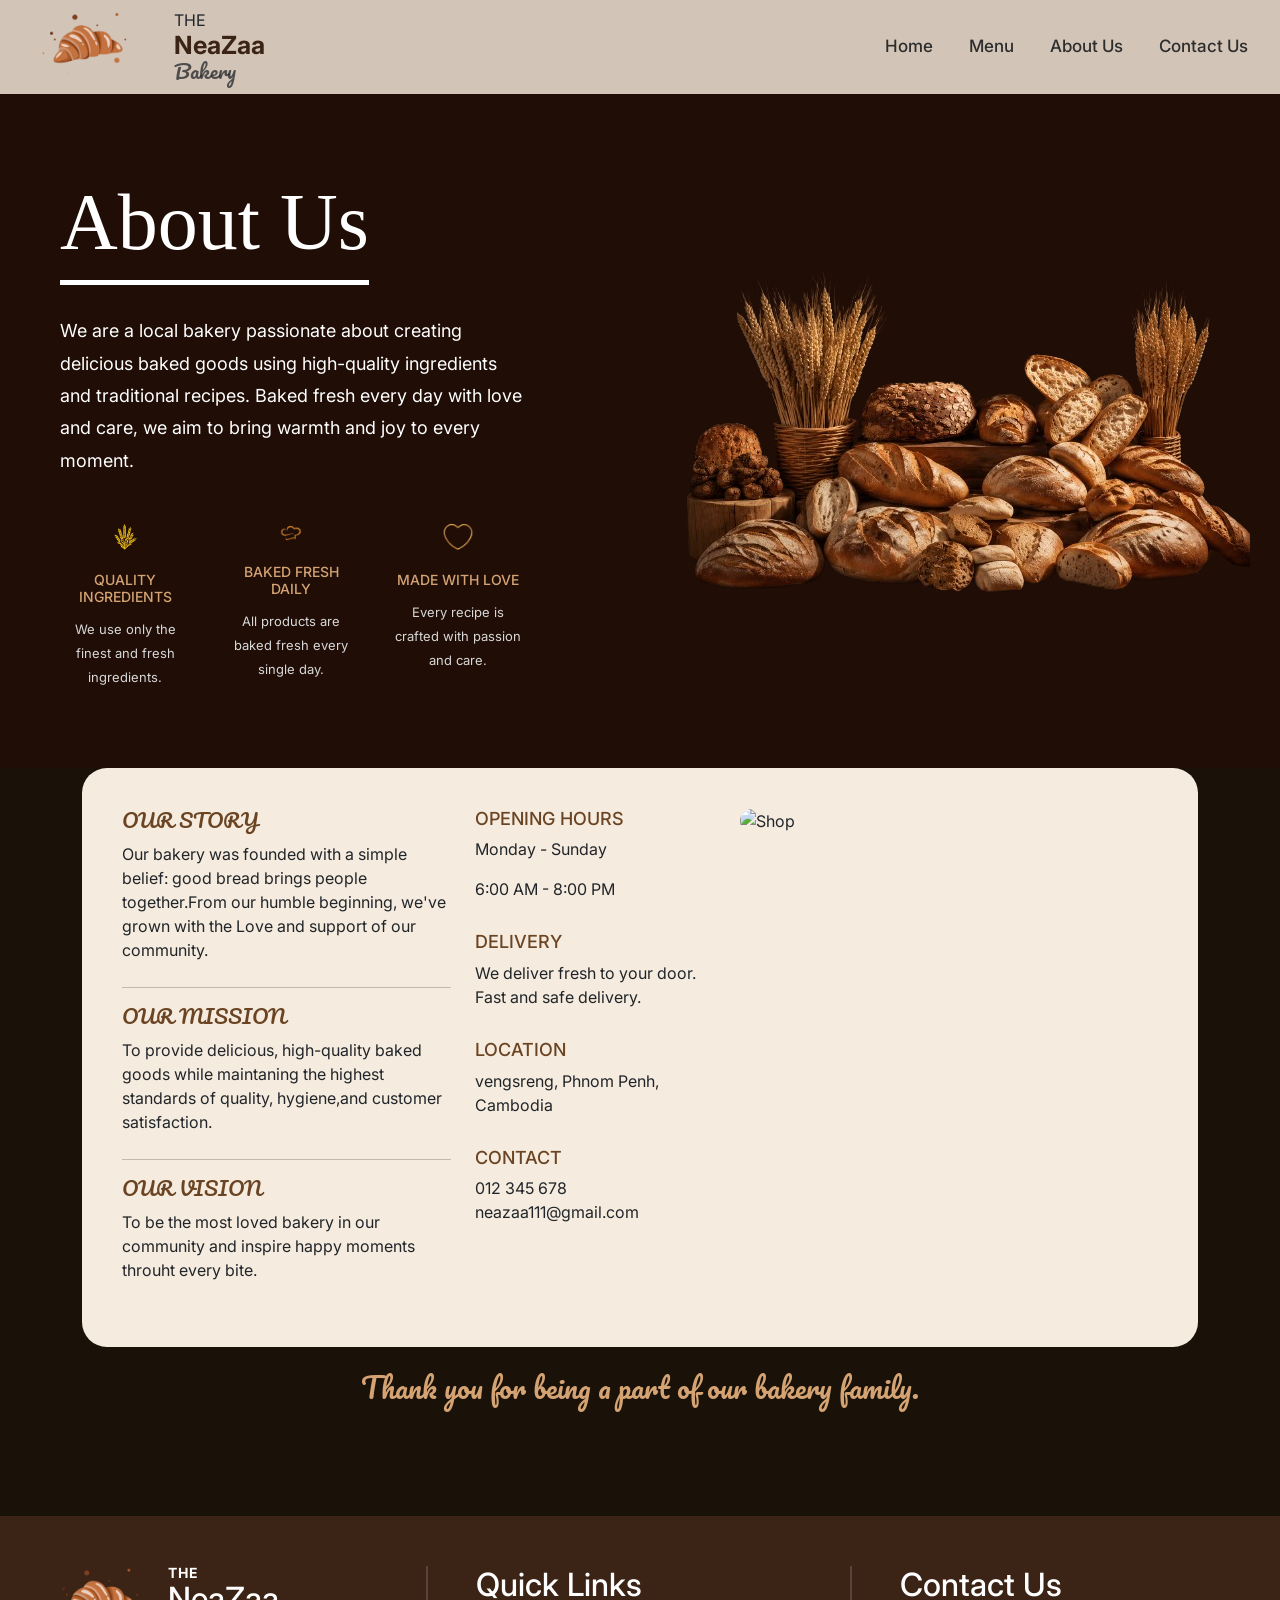
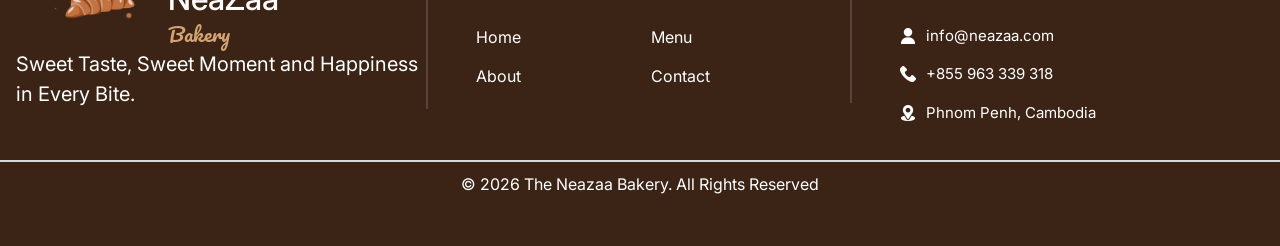
==== Aboutus.html @ 494cf92e "first commit" ====
<!DOCTYPE html>
<html lang="en">
<head>
    <meta charset="UTF-8">
    <meta name="viewport" content="width=device-width, initial-scale=1.0">
    <title>Document</title>
     <!-- Bootstrap 5 -->
    <link href="https://cdn.jsdelivr.net/npm/bootstrap@5.3.3/dist/css/bootstrap.min.css" rel="stylesheet">

    <!-- Bootstrap Icons -->
    <link rel="stylesheet"
        href="https://cdn.jsdelivr.net/npm/bootstrap-icons@1.11.3/font/bootstrap-icons.min.css">

    <link rel="stylesheet" href="/style.css">
    <!-- Google Fonts -->
    <link href="https://fonts.googleapis.com/css2?family=Inter:wght@400;500;600&family=Pacifico&display=swap" rel="stylesheet">
    <link rel="stylesheet" href="/style.css">
    
</head>
<body>
    <!-- ====== NAVBAR ====== -->
    <nav class="navbar navbar-expand-lg navbar-custom sticky-top">
        <div class="container-fluid px-4">


            <div class="d-flex align-items-center logo">
            <!-- Logo image -->
            <img src="/picture/kk (2).png" 
                 class="navbar-brand d-flex align-items-center ms-1" href="#"
                alt="Logo" width="120" style="margin-top: -35px;" >

            <!-- Logo text -->
            <div class="logo-text">
                <div class="mb-0">THE</div>
                <h2 class="mb-0">NeaZaa</h2>
                <span class="text-muted">Bakery</span>
            </div>
            </div>


            <button class="navbar-toggler"
                    type="button"
                    data-bs-toggle="collapse"
                    data-bs-target="#mainNav">
                <span class="navbar-toggler-icon"></span>
            </button>

            <div class="collapse navbar-collapse" id="mainNav">
                <ul class="navbar-nav ms-auto">

                    <li class="nav-item">
                        <a href="/index.html" class="nav-link active">Home</a>
                    </li>

                    <li class="nav-item">
                        <a href="/menupage.html" class="nav-link">Menu</a>
                    </li>

                    <li class="nav-item">
                        <a href="/Aboutus.html" class="nav-link">About Us</a>
                    </li>

                    <li class="nav-item">
                        <a href="/contact.html" class="nav-link">Contact Us</a>
                    </li>

                </ul>
            </div>

        </div>
    </nav>

     <!--About us section-->

<section class="about-section">

    <div class="about-container">

        <!-- Left Content -->
        <div class="about-content">

            <h1>About Us</h1>

            <p>
                We are a local bakery passionate about creating delicious baked
                goods using high-quality ingredients and traditional recipes.
                Baked fresh every day with love and care, we aim to bring
                warmth and joy to every moment.
            </p>

            <div class="features">

                <div class="feature">
                   <img src="/picture/logo-symbol-wheat-thanksgiving-day-logo-symbol-wheat-thanksgiving-day-122343559-removebg-preview.png" 
                   
                   alt="Wheat Icon" 
                   class="feature-img">
                    <h5>QUALITY INGREDIENTS</h5>
                    
                    <span>
                        We use only the finest and fresh ingredients.
                    </span>
                </div>

                <div class="feature">
                    <img src="/picture/53aa1d9c58ade7548d36e0c4ffbeb03b-removebg-preview.png"

                     alt="Wheat Icon" 
                     class="feature-img">
                    
                    <h5>BAKED FRESH DAILY</h5>
                    <span>
                        All products are baked fresh every single day.
                    </span>
                </div>

                <div class="feature">
                    <img src="/picture/99730-golden-frame-heart-png-download-free_400x400-removebg-preview.png" 
                    
                    alt="Wheat Icon" 
                    class="feature-img">
                    
                    <h5>MADE WITH LOVE</h5>
                    <span>
                        Every recipe is crafted with passion and care.
                    </span>
                </div>

            </div>

        </div>

        <!-- Right Image -->
        <div class="col-lg-7">

            <img src="/picture/f91cb515-77b4-45a2-a4d7-cc2d85f2c743-removebg-preview.png" 
            alt="Bread">

        </div>

    </div>

</section>
<!--a2-->
<section class="about-info">

    <div class="container">

        <div class="info-card">

            <div class="row">

                <!-- Left -->
                <div class="col-lg-4">

                    <div class="info-item">
                        <h3>OUR STORY</h3>
                        <p>
                            Our bakery was founded with a simple belief:
                            good bread brings people together.From our
                            humble beginning, we've grown with the Love
                            and support of our community.
                        </p>
                    </div>

                    <hr>

                    <div class="info-item">
                        <h3>OUR MISSION</h3>
                        <p>
                            To provide delicious, high-quality baked goods while maintaning the highest standards of quality, hygiene,and customer satisfaction.
                        </p>
                    </div>

                    <hr>

                    <div class="info-item">
                        <h3>OUR VISION</h3>
                        <p>
                            To be the most loved bakery in our community and inspire happy moments throuht every bite.
                        </p>
                    </div>

                </div>

              
                <!-- Center -->
                <div class="col-lg-3">

                    <div class="contact-item">
                        
                        
                        <h4>OPENING HOURS</h4>
                        <p>Monday - Sunday</p>
                        <p>6:00 AM - 8:00 PM</p>
                    </div>

                    <div class="contact-item">
                        <h4>DELIVERY</h4>
                        <p>We deliver fresh to your door.
                            Fast and safe delivery.</p>
                    </div>

                    <div class="contact-item">
                        <h4>LOCATION</h4>
                        <p>vengsreng, Phnom Penh, Cambodia</p>
                    </div>

                    <div class="contact-item">
                        <h4>CONTACT</h4>
                        <p>012 345 678
                            neazaa111@gmail.com
                        </p>
                    </div>

                </div>

                <!-- Right -->
                <div class="col-lg-5">

                    <img src="https://i.pinimg.com/736x/d6/76/04/d676047a4738a91883f279dcd9fbcdaf.jpg"
                         class="shop-img"
                         alt="Shop">

                </div>

            </div>

        </div>

    </div>

    <div class="text-center py-4">
    <h3 style="color:#d4a373;font-family:'Pacifico',cursive;">
        Thank you for being a part of our bakery family.
    </h3>
</div>

</section>

<!--  FOOTER  -->

<footer class="footer">
    <div class="container-fluid px-3">

        <div class="row">

            <!-- Logo -->
            <div class="col-lg-4 footer-divider pe-0">

               <div class="d-flex align-items-center">

    <img src="../picture/kk (2).png" 
                  class="navbar-brand d-flex align-items-center ms-4" href="#"
        ​​​          width="120"
        ​​          style="margin-top: -45px;"
                  alt="Logo">

                 <div class="ms-2">

             <div class="footer-the">THE</div>

             <h2 class="mb-0 text-white">
                NeaZaa
             </h2>

            <span class="footer-bakery">
                   Bakery
             </span>

            </div>

           </div>
           
                <h4​ style="font-size:20px;"
                ​​    style="margin-top:20px;">
                    Sweet Taste, Sweet Moment
                    and Happiness in Every Bite.
                </h4>

            </div>

            <!-- Quick Links -->
            <div class="col-lg-4 footer-divider px-5">

                <h2 class="footer-title">
                    Quick Links
                </h2>

                <div class="row">
                    <div class="col-6">
                        <a href="/index.html">Home</a>
                        <a href="/Aboutus.html">About</a>
                        
                        
                    </div>

                    <div class="col-6">
                        <a href="/menupage.html">Menu</a>
                        <a href="/contact.html">Contact</a>
                    </div>
                </div>

            </div>

            <!-- Contact -->
            <div class="col-lg-4 ps-5">

                <h2 class="footer-title">
                    Contact Us
                </h2>

                
                        <p class="contact-page-item">
                           <img src="../picture/Shape09.png" alt="">
                            info@neazaa.com
                       </p>

                       <p class="contact-page-item">
                          <img src="../picture/Shape06.png" alt="">
                           +855 963 339 318
                      </p>

                      <p class="contact-page-item">
                         <img src="../picture/Shape03.png" alt="">
                          Phnom Penh, Cambodia
                     </p>

            </div>

        </div>

    </div>

    <div class="row">
    <!-- Content Footer -->

    <div class="col-12">
        <div class="footer-bottom">
            <p>© 2026 The Neazaa Bakery. All Rights Reserved</p>
        </div>
    </div>
</div>
</footer>

    
</body>
</html>
---- style.css ----
*{
            margin:0;
            padding:0;
            box-sizing:border-box;
        }

        body{
            font-family: 'Inter',
            sans-serif;
        }

        /* NAVBAR*/
        .navbar-custom{
            background-color: #d2c4b6;
            padding: 12px 0;
        }

        .logo{
            width: 80px;
            height: auto;
           
        }

        .logo-text{
            margin-left: 10px;
            line-height: 1.1;
        }

        .logo-text h2{
            margin: 0;
            font-size: 25px;
            font-weight: 700;
            color: #3B2416;
        }

        .logo-text span{
            font-family: 'Pacifico',
            cursive;
            font-size: 20px;
            color: #6B4423;
        }

        .nav-link{
            font-size:17px;
            font-weight:500;
            color:#2d2d2d !important;
            margin-left:20px;
            position:relative;
            transition:.3s;
        }

        .nav-link:hover{
            color:#6B4423 !important;
        }

       

      

        /* HEROSECTION */

        .hero{
            height:100vh;
            background:
            linear-gradient(rgba(0,0,0,0.55),
            rgba(0,0,0,0.55)),
            url('https://scontent.fpnh11-2.fna.fbcdn.net/v/t39.30808-6/715324360_895411733564892_1797719266303842489_n.jpg?stp=dst-jpg_tt6&cstp=mx1280x853&ctp=s1280x853&_nc_cat=110&ccb=1-7&_nc_sid=cc71e4&_nc_ohc=Lnj-mR1Sp-oQ7kNvwGoX1BU&_nc_oc=AdriB3sjE98DKOvI2GSHw4n_vi0WQgMG0yEhGD3dSU-B4FlQeXq0Hy6Yz4rAsPeHxR0&_nc_zt=23&_nc_ht=scontent.fpnh11-2.fna&_nc_gid=ioeiHxJmIA_RLZMA2f30Xw&_nc_ss=7b289&oh=00_Af-DlLWELU6qNVTXZzhX6RIWaLV575999Xzv6jBix2nfLA&oe=6A3A9B41');
            background-size:cover;
            background-position:center;

            display:flex;
            align-items:center;

            justify-content:flex-start;
            padding-left:60px;
        }

       .hero-content{
    max-width:650px;
    text-align:left;
    margin-left: 0;
}

.welcome-text{
    font-family:'Pacifico', cursive;
    font-size:2rem;
    color:#D4A373;
}

.hero-title{
    font-family:'Pacifico', cursive;
    font-size:5rem;
    line-height:1.1;
    color:white;
    margin:10px 0 20px;
}

.hero-subtitle{
    font-family:'Pacifico', cursive;
    font-size:2rem;
    color:#D4A373;
    margin-bottom:20px;
}

.hero-desc{
    font-size:1.5rem;
    color:white;
    max-width:500px;
}

        .btn-custom{
            background:#d4a373;
            color:white;
            padding:12px 35px;
            border:none;
            border-radius:30px;
            font-size:18px;
        }

        .btn-custom:hover{
            background:#bc8a5f;
            color:white;
        }
        .img {
            height: 100px;
        }

/* POPULAR MENU */

.menu-section{
    background:#f3ede8;
    padding:80px 0;
}

.menu-title{
    font-family:'Pacifico', cursive;
    color:#4b2510 !important;
    text-align:center;
    margin-bottom:50px;
    position:relative;
}



.menu-card{
    background:#fff;
    border-radius:20px;
    overflow:hidden;
    box-shadow:0 4px 12px rgba(0,0,0,0.08);
    transition:.3s;
}

.menu-card:hover{
    transform:translateY(-5px);
}

.menu-img{
    width:100%;
    height:200px;
    object-fit:cover;
}

.menu-name{
    font-size:1.5rem;
    color:#5a2d14;
    margin-bottom:5px;
}

.menu-desc{
    color:#666;
    margin-bottom:0;
    line-height:1.4;
}

.price-circle{
    width:55px;
    height:55px;
    background:#6b3b1f;
    color:white;
    border-radius:50%;
    display:flex;
    justify-content:center;
    align-items:center;
    font-size:14px;
    font-weight:600;
    flex-shrink:0;
}

/* FEATURES  */

.features{
    background:#e9ddd1;
    padding:30px 0;
}

.feature-box{
    display:flex;
    align-items:center;
    gap:15px;
}

.feature-icon{
    font-size:35px;
    color:#8B5E3C;
}

.feature-box h5{
    margin:0;
    color:#6B4423;
}

.feature-box p{
    margin:0;
    font-size:14px;
    color:#6B4423;
}

.border-right{
    border-right:2px solid #d1bfae;
}

/*  FOOTER  */

.footer{
    background:#3B2416;
    color:white;
    padding:50px 0;
}

.footer-the{
    font-size:14px;
    font-weight:700;
    color:white;
    line-height:1;
    letter-spacing:1px;
}

.footer-bakery{
    font-family:'Pacifico', cursive;
    font-size:20px;
    color:#d4a373;
}

.footer-logo{
    width:130px;
    margin-bottom:15px;
}

.footer-title{
    font-size:2rem;
    margin-bottom:20px;
}

.footer a{
    color:white;
    text-decoration:none;
    display:block;
    margin-bottom:15px;
}

.footer a:hover{
    color:#d4a373;
}

.footer-divider{
    border-right:2px solid rgba(255,255,255,0.15);
    height:100%;
}

body{
    background:#F4EFEB;
}
.footer-bottom{
    border-top: 2px solid #d8d8d8;
    margin-top: 20px;
    padding-top: 10px;
    text-align: center;
}

.footer-bottom p{
    color: #fff;
    font-size: 16px;
    margin: 0;
}

/* Banner */

.menu-banner{
    position:relative;
    overflow:hidden;
}

.menu-banner img{
    width:100%;
    height:500px;
    object-fit:cover;
}

.banner-content{
    position:absolute;
    left:50px;
    top:50%;
    transform:translateY(-50%);
    color:white;
}

.banner-content span{
    font-family:'Pacifico',cursive;
    font-size:30px;
}

.banner-content h1{
    font-size:60px;
    font-weight:1000;
    line-height:1.1;
    font-family:'Inter',cursive;
}

.banner-content p{
    max-width:300px;
}

.menu-description{
    font-size: 20px;
    color: #666;
    margin-top: 10px;
}

/* Title */

.menu-title{
    padding:25px 0;
}

.menu-title h5{
    font-family:'Pacifico',cursive;
    color:#6B4423;
}

.menu-title h2{
    color:#3B2416;
    font-weight:700;
}

/* Cards */

.menu-card{
    background:white;
    border-radius:15px;
    overflow:hidden;
    box-shadow:0 2px 8px rgba(0,0,0,.08);
    transition:.3s;
}

.menu-card:hover{
    transform:translateY(-8px);
}

.menu-card img{
    width:100%;
    height:150px;
    object-fit:cover;
}

.card-body{
    padding:12px;
}

.card-body h6{
    margin-bottom:4px;
    color:#3B2416;
}

.card-body p{
    font-size:12px;
    color:#666;
    line-height:1.3;
    margin-bottom:0px;
}

.price-circle{
    width:45px;
    height:45px;
    background:#6B4423;
    color:white;
    border-radius:50%;
    display:flex;
    align-items:center;
    justify-content:center;
    font-size:11px;
}

.order-btn{
    background:#6B4423;
    color:white;
    border:none;

    font-size:14px !important;
    padding:8px 20px !important;

    border-radius:30px;
    width:auto !important;
    display:inline-block;
    
}

.card-body{
    font-size:12px;
}
.order-btn:hover{
    background:#8A5A36;
}
/* Special Offer Section */
.offer-box{
    background:#efe3d6;
    border-radius:25px;
    padding:30px;
    display:flex;
    align-items:center;
    justify-content:space-between;
    overflow:hidden;
}

.offer-text h2{
    font-size:60px;
    color:#6B4423;
    font-weight:bold;
}

.offer-small{
    font-family:'Pacifico',cursive;
    color:#C08A5B;
}

.offer-btn{
    border:none;
    background:#6B4423;
    color:white;
    padding:10px 25px;
    border-radius:30px;
}

.offer-image img{
    max-height:250px;
    width:500px;
     height:450px;
    object-fit:cover;
    object-position:center;
    border-radius:15px;
    padding:  200px 0 0 0 80px;
}
/*Reviews*/
.testimonial-title{
    text-align:center;
    color:#3B2416;
    font-weight:bold;
    margin-bottom:40px;
}

.review-card{
    background:white;
    border-radius:20px;
    padding:25px;
    box-shadow:0 2px 10px rgba(0,0,0,.08);
    transition:.3s;
    justify-items: center;
    
}

.review-card img{
    width: 80px;
    height: 80px;
    border-radius: 50%;
    object-fit: cover;
    margin-top: 15px auto 0;
    display: block;
}

.review-card:hover{
    transform:translateY(-5px);
}

.stars{
    font-size:20px;
    margin-bottom:15px;
}

.review-card p{
    color:#555;
}

.review-card h6{
    margin-top:15px;
    color:#6B4423;
}

/* ===== ABOUT US ===== */

.about-section{
    background:#1f0d06;
    padding:80px 60px;
}

.about-container{
    display:flex;
    align-items:center;
    justify-content:space-between;
    gap:20px;
}

.about-content{
    flex:1;
    color:white;
}

.about-content h1{
    font-size:80px;
    font-family:Georgia, serif;
    font-weight:Inter;
    display:inline-block;
    border-bottom:5px solid white;
    padding-bottom:10px;
    margin-bottom:30px;
}

.about-content p{
    font-size:18px;
    line-height:1.8;
    max-width:550px;
    margin-bottom:40px;
}

.features{
    display:flex;
    gap:35px;
    padding:0;
    background:none;
    border:none;
    box-shadow:none;
}

.feature{
    text-align:center;
    max-width:180px;
    
}

.feature i{
    font-size:35px;
    color:#d4a373;
    display:block;
    margin-bottom:10px;
}

.feature-img{
    width:40px;
    height:40 px;
    margin-bottom:15px;
}

.feature h5{
    color:#d4a373;
    font-size:14px;
    margin-bottom:10px;
}

.feature span{
    color:#d8d8d8;
    font-size:13px;
    line-height:1.5;
}

.about-image{
    flex:1;
    text-align:center;
    
}

.about-image img{
    width:100%;
    max-width:900;
}

/*a2*/
.about-info{
    background:#1A1108;
    padding-bottom:80px;
}

.info-card{
    background:#f5ecdf;
    border-radius:25px;
    padding:40px;
}

.info-item{
    margin-bottom:25px;
}

.info-item h3{
    color:#6B4423;
    font-family:'Pacifico',cursive;
    font-size:20px;
     font-weight:30;
    margin-bottom:10px;
}


.contact-item{
    margin-bottom:30px;
}

.contact-item h4{
    color:#6B4423;
    font-size:18px;
}

.shop-img{
    width:100%;
    height:450px;
    object-fit:cover;
    border-radius:15px;
}

/*contact*/
​   .contact-page{
    background:#f7f1ef;
    min-height:70vh;
}

.contact-title{
    display:inline-block;
    font-family:Pacifico;
    font-size:60px;
    color:#4d1c00;
    padding:5px 15px;
}

.contact-card{
    max-width:700px;
    background:#fff;
    border-radius:18px;
    overflow:hidden;
    box-shadow:0 4px 12px rgba(0,0,0,.08);
}

.contact-page-item{
    display:flex;
    align-items:center;
    gap:10px;
    font-size:15px;
}

.contact-page-item img{
    width:16px;
    height:16px;
    object-fit: contain;
}

.contact-info{
    background:#4d1c00;
    color:#fff;
    text-align:center;
    padding:50px 25px;
    height:100%;
}

.contact-info .logo{
    width:160px;
    margin-bottom:25px;
}

.contact-info h5{
    margin-bottom:40px;
    font-size:25px;
    font-family:Pacifico;
    
}

.contact-info p{
    text-align:left;
    margin-bottom:25px;
    font-size:14px;
}

.contact-info i{
    margin-right:8px;
}

.contact-form{
    padding:35px 30px;
}

.contact-form h3{
    color:#34495e;
    font-weight:600;
    margin-bottom:25px;
}

.contact-form label{
    font-size:14px;
    font-weight:500;
    margin-bottom:5px;
}

.form-control{
    border:none;
    border-bottom:1px solid #ccc;
    border-radius:0;
    padding-left:0;
}

.form-control:focus{
    box-shadow:none;
    border-color:#4d1c00;
}

.submit-btn{
    background:#4d1c00;
    color:#fff;
    width:120px;
    border-radius:5px;
}

.submit-btn:hover{
    background:#682700;
    color:#fff;
}

/*order*/
body{
    background:#f5efea;
}

.order-section{
    padding:40px;
}

.order-left{
    background:linear-gradient(135deg,#2b140a,#6B4423);
    color:white;
    border-radius:30px;
    padding:30px;
}

.menu-title{
    text-align:center;
    margin-bottom:30px;
    font-family:'Pacifico',cursive;
    color:#fff;
    font-size:50px;
    text-shadow:0 2px 8px rgba(0,0,0,0.4);
}

.menu-item{
    display:flex;
    align-items:center;
    gap:10px;
    background:rgba(246, 244, 244, 0.1);
    padding:10px;
    border-radius:15px;
    margin-bottom:10px;
}

.menu-item img{
    width:50px;
    height:50px;
    border-radius:10px;
    object-fit:cover;
}

.qr-img{
    width:100px;
    height:100px;
    margin-top:15px;
    border-radius:10px;
    background:white;
    padding:8px;
}

.qr-payment{
    margin-bottom:15px;
}

.product-name{
    flex:1;
}

.price{
    margin-right:10px;
}

.qty-box{
    display:flex;
    gap:5px;
    align-items:center;
}

.qty-box button{
    width:30px;
    height:30px;
    border:none;
    border-radius:5px;
}

.option-item{
    margin-bottom:10px;
}

.order-right{
    background:#f8f5f2;
    border-radius:30px;
    padding:30px;
}

.summary-item{
    display:flex;
    align-items:center;
    justify-content:space-between;
    margin-bottom:15px;
}

.summary-item img{
    width:50px;
    height:50px;
    border-radius:10px;
    object-fit:cover;
}

.price-row{
    display:flex;
    justify-content:space-between;
    margin-bottom:10px;
}

.total-row{
    display:flex;
    justify-content:space-between;
    font-size:32px;
    font-weight:bold;
    color:#6B4423;
}

.order-btn{
    width:100%;
    background:#6B4423;
    color:white;
    border:none;
    padding:15px;
    border-radius:15px;
    margin-top:20px;
    font-size:22px;
}

.box-card{
    border:1px solid #ddd;
    border-radius:15px;
    padding:20px;
    margin-top:20px;
}

.box-card textarea{
    width:100%;
    height:120px;
    border:1px solid #ddd;
    border-radius:10px;
    padding:10px;
}

.box-card input{
    width:100%;
    border:none;
    border-bottom:1px solid #ccc;
    margin-bottom:15px;
    padding:10px;
    outline:none;
}
---- style.css ----
*{
            margin:0;
            padding:0;
            box-sizing:border-box;
        }

        body{
            font-family: 'Inter',
            sans-serif;
        }

        /* NAVBAR*/
        .navbar-custom{
            background-color: #d2c4b6;
            padding: 12px 0;
        }

        .logo{
            width: 80px;
            height: auto;
           
        }

        .logo-text{
            margin-left: 10px;
            line-height: 1.1;
        }

        .logo-text h2{
            margin: 0;
            font-size: 25px;
            font-weight: 700;
            color: #3B2416;
        }

        .logo-text span{
            font-family: 'Pacifico',
            cursive;
            font-size: 20px;
            color: #6B4423;
        }

        .nav-link{
            font-size:17px;
            font-weight:500;
            color:#2d2d2d !important;
            margin-left:20px;
            position:relative;
            transition:.3s;
        }

        .nav-link:hover{
            color:#6B4423 !important;
        }

       

      

        /* HEROSECTION */

        .hero{
            height:100vh;
            background:
            linear-gradient(rgba(0,0,0,0.55),
            rgba(0,0,0,0.55)),
            url('https://scontent.fpnh11-2.fna.fbcdn.net/v/t39.30808-6/715324360_895411733564892_1797719266303842489_n.jpg?stp=dst-jpg_tt6&cstp=mx1280x853&ctp=s1280x853&_nc_cat=110&ccb=1-7&_nc_sid=cc71e4&_nc_ohc=Lnj-mR1Sp-oQ7kNvwGoX1BU&_nc_oc=AdriB3sjE98DKOvI2GSHw4n_vi0WQgMG0yEhGD3dSU-B4FlQeXq0Hy6Yz4rAsPeHxR0&_nc_zt=23&_nc_ht=scontent.fpnh11-2.fna&_nc_gid=ioeiHxJmIA_RLZMA2f30Xw&_nc_ss=7b289&oh=00_Af-DlLWELU6qNVTXZzhX6RIWaLV575999Xzv6jBix2nfLA&oe=6A3A9B41');
            background-size:cover;
            background-position:center;

            display:flex;
            align-items:center;

            justify-content:flex-start;
            padding-left:60px;
        }

       .hero-content{
    max-width:650px;
    text-align:left;
    margin-left: 0;
}

.welcome-text{
    font-family:'Pacifico', cursive;
    font-size:2rem;
    color:#D4A373;
}

.hero-title{
    font-family:'Pacifico', cursive;
    font-size:5rem;
    line-height:1.1;
    color:white;
    margin:10px 0 20px;
}

.hero-subtitle{
    font-family:'Pacifico', cursive;
    font-size:2rem;
    color:#D4A373;
    margin-bottom:20px;
}

.hero-desc{
    font-size:1.5rem;
    color:white;
    max-width:500px;
}

        .btn-custom{
            background:#d4a373;
            color:white;
            padding:12px 35px;
            border:none;
            border-radius:30px;
            font-size:18px;
        }

        .btn-custom:hover{
            background:#bc8a5f;
            color:white;
        }
        .img {
            height: 100px;
        }

/* POPULAR MENU */

.menu-section{
    background:#f3ede8;
    padding:80px 0;
}

.menu-title{
    font-family:'Pacifico', cursive;
    color:#4b2510 !important;
    text-align:center;
    margin-bottom:50px;
    position:relative;
}



.menu-card{
    background:#fff;
    border-radius:20px;
    overflow:hidden;
    box-shadow:0 4px 12px rgba(0,0,0,0.08);
    transition:.3s;
}

.menu-card:hover{
    transform:translateY(-5px);
}

.menu-img{
    width:100%;
    height:200px;
    object-fit:cover;
}

.menu-name{
    font-size:1.5rem;
    color:#5a2d14;
    margin-bottom:5px;
}

.menu-desc{
    color:#666;
    margin-bottom:0;
    line-height:1.4;
}

.price-circle{
    width:55px;
    height:55px;
    background:#6b3b1f;
    color:white;
    border-radius:50%;
    display:flex;
    justify-content:center;
    align-items:center;
    font-size:14px;
    font-weight:600;
    flex-shrink:0;
}

/* FEATURES  */

.features{
    background:#e9ddd1;
    padding:30px 0;
}

.feature-box{
    display:flex;
    align-items:center;
    gap:15px;
}

.feature-icon{
    font-size:35px;
    color:#8B5E3C;
}

.feature-box h5{
    margin:0;
    color:#6B4423;
}

.feature-box p{
    margin:0;
    font-size:14px;
    color:#6B4423;
}

.border-right{
    border-right:2px solid #d1bfae;
}

/*  FOOTER  */

.footer{
    background:#3B2416;
    color:white;
    padding:50px 0;
}

.footer-the{
    font-size:14px;
    font-weight:700;
    color:white;
    line-height:1;
    letter-spacing:1px;
}

.footer-bakery{
    font-family:'Pacifico', cursive;
    font-size:20px;
    color:#d4a373;
}

.footer-logo{
    width:130px;
    margin-bottom:15px;
}

.footer-title{
    font-size:2rem;
    margin-bottom:20px;
}

.footer a{
    color:white;
    text-decoration:none;
    display:block;
    margin-bottom:15px;
}

.footer a:hover{
    color:#d4a373;
}

.footer-divider{
    border-right:2px solid rgba(255,255,255,0.15);
    height:100%;
}

body{
    background:#F4EFEB;
}
.footer-bottom{
    border-top: 2px solid #d8d8d8;
    margin-top: 20px;
    padding-top: 10px;
    text-align: center;
}

.footer-bottom p{
    color: #fff;
    font-size: 16px;
    margin: 0;
}

/* Banner */

.menu-banner{
    position:relative;
    overflow:hidden;
}

.menu-banner img{
    width:100%;
    height:500px;
    object-fit:cover;
}

.banner-content{
    position:absolute;
    left:50px;
    top:50%;
    transform:translateY(-50%);
    color:white;
}

.banner-content span{
    font-family:'Pacifico',cursive;
    font-size:30px;
}

.banner-content h1{
    font-size:60px;
    font-weight:1000;
    line-height:1.1;
    font-family:'Inter',cursive;
}

.banner-content p{
    max-width:300px;
}

.menu-description{
    font-size: 20px;
    color: #666;
    margin-top: 10px;
}

/* Title */

.menu-title{
    padding:25px 0;
}

.menu-title h5{
    font-family:'Pacifico',cursive;
    color:#6B4423;
}

.menu-title h2{
    color:#3B2416;
    font-weight:700;
}

/* Cards */

.menu-card{
    background:white;
    border-radius:15px;
    overflow:hidden;
    box-shadow:0 2px 8px rgba(0,0,0,.08);
    transition:.3s;
}

.menu-card:hover{
    transform:translateY(-8px);
}

.menu-card img{
    width:100%;
    height:150px;
    object-fit:cover;
}

.card-body{
    padding:12px;
}

.card-body h6{
    margin-bottom:4px;
    color:#3B2416;
}

.card-body p{
    font-size:12px;
    color:#666;
    line-height:1.3;
    margin-bottom:0px;
}

.price-circle{
    width:45px;
    height:45px;
    background:#6B4423;
    color:white;
    border-radius:50%;
    display:flex;
    align-items:center;
    justify-content:center;
    font-size:11px;
}

.order-btn{
    background:#6B4423;
    color:white;
    border:none;

    font-size:14px !important;
    padding:8px 20px !important;

    border-radius:30px;
    width:auto !important;
    display:inline-block;
    
}

.card-body{
    font-size:12px;
}
.order-btn:hover{
    background:#8A5A36;
}
/* Special Offer Section */
.offer-box{
    background:#efe3d6;
    border-radius:25px;
    padding:30px;
    display:flex;
    align-items:center;
    justify-content:space-between;
    overflow:hidden;
}

.offer-text h2{
    font-size:60px;
    color:#6B4423;
    font-weight:bold;
}

.offer-small{
    font-family:'Pacifico',cursive;
    color:#C08A5B;
}

.offer-btn{
    border:none;
    background:#6B4423;
    color:white;
    padding:10px 25px;
    border-radius:30px;
}

.offer-image img{
    max-height:250px;
    width:500px;
     height:450px;
    object-fit:cover;
    object-position:center;
    border-radius:15px;
    padding:  200px 0 0 0 80px;
}
/*Reviews*/
.testimonial-title{
    text-align:center;
    color:#3B2416;
    font-weight:bold;
    margin-bottom:40px;
}

.review-card{
    background:white;
    border-radius:20px;
    padding:25px;
    box-shadow:0 2px 10px rgba(0,0,0,.08);
    transition:.3s;
    justify-items: center;
    
}

.review-card img{
    width: 80px;
    height: 80px;
    border-radius: 50%;
    object-fit: cover;
    margin-top: 15px auto 0;
    display: block;
}

.review-card:hover{
    transform:translateY(-5px);
}

.stars{
    font-size:20px;
    margin-bottom:15px;
}

.review-card p{
    color:#555;
}

.review-card h6{
    margin-top:15px;
    color:#6B4423;
}

/* ===== ABOUT US ===== */

.about-section{
    background:#1f0d06;
    padding:80px 60px;
}

.about-container{
    display:flex;
    align-items:center;
    justify-content:space-between;
    gap:20px;
}

.about-content{
    flex:1;
    color:white;
}

.about-content h1{
    font-size:80px;
    font-family:Georgia, serif;
    font-weight:Inter;
    display:inline-block;
    border-bottom:5px solid white;
    padding-bottom:10px;
    margin-bottom:30px;
}

.about-content p{
    font-size:18px;
    line-height:1.8;
    max-width:550px;
    margin-bottom:40px;
}

.features{
    display:flex;
    gap:35px;
    padding:0;
    background:none;
    border:none;
    box-shadow:none;
}

.feature{
    text-align:center;
    max-width:180px;
    
}

.feature i{
    font-size:35px;
    color:#d4a373;
    display:block;
    margin-bottom:10px;
}

.feature-img{
    width:40px;
    height:40 px;
    margin-bottom:15px;
}

.feature h5{
    color:#d4a373;
    font-size:14px;
    margin-bottom:10px;
}

.feature span{
    color:#d8d8d8;
    font-size:13px;
    line-height:1.5;
}

.about-image{
    flex:1;
    text-align:center;
    
}

.about-image img{
    width:100%;
    max-width:900;
}

/*a2*/
.about-info{
    background:#1A1108;
    padding-bottom:80px;
}

.info-card{
    background:#f5ecdf;
    border-radius:25px;
    padding:40px;
}

.info-item{
    margin-bottom:25px;
}

.info-item h3{
    color:#6B4423;
    font-family:'Pacifico',cursive;
    font-size:20px;
     font-weight:30;
    margin-bottom:10px;
}


.contact-item{
    margin-bottom:30px;
}

.contact-item h4{
    color:#6B4423;
    font-size:18px;
}

.shop-img{
    width:100%;
    height:450px;
    object-fit:cover;
    border-radius:15px;
}

/*contact*/
​   .contact-page{
    background:#f7f1ef;
    min-height:70vh;
}

.contact-title{
    display:inline-block;
    font-family:Pacifico;
    font-size:60px;
    color:#4d1c00;
    padding:5px 15px;
}

.contact-card{
    max-width:700px;
    background:#fff;
    border-radius:18px;
    overflow:hidden;
    box-shadow:0 4px 12px rgba(0,0,0,.08);
}

.contact-page-item{
    display:flex;
    align-items:center;
    gap:10px;
    font-size:15px;
}

.contact-page-item img{
    width:16px;
    height:16px;
    object-fit: contain;
}

.contact-info{
    background:#4d1c00;
    color:#fff;
    text-align:center;
    padding:50px 25px;
    height:100%;
}

.contact-info .logo{
    width:160px;
    margin-bottom:25px;
}

.contact-info h5{
    margin-bottom:40px;
    font-size:25px;
    font-family:Pacifico;
    
}

.contact-info p{
    text-align:left;
    margin-bottom:25px;
    font-size:14px;
}

.contact-info i{
    margin-right:8px;
}

.contact-form{
    padding:35px 30px;
}

.contact-form h3{
    color:#34495e;
    font-weight:600;
    margin-bottom:25px;
}

.contact-form label{
    font-size:14px;
    font-weight:500;
    margin-bottom:5px;
}

.form-control{
    border:none;
    border-bottom:1px solid #ccc;
    border-radius:0;
    padding-left:0;
}

.form-control:focus{
    box-shadow:none;
    border-color:#4d1c00;
}

.submit-btn{
    background:#4d1c00;
    color:#fff;
    width:120px;
    border-radius:5px;
}

.submit-btn:hover{
    background:#682700;
    color:#fff;
}

/*order*/
body{
    background:#f5efea;
}

.order-section{
    padding:40px;
}

.order-left{
    background:linear-gradient(135deg,#2b140a,#6B4423);
    color:white;
    border-radius:30px;
    padding:30px;
}

.menu-title{
    text-align:center;
    margin-bottom:30px;
    font-family:'Pacifico',cursive;
    color:#fff;
    font-size:50px;
    text-shadow:0 2px 8px rgba(0,0,0,0.4);
}

.menu-item{
    display:flex;
    align-items:center;
    gap:10px;
    background:rgba(246, 244, 244, 0.1);
    padding:10px;
    border-radius:15px;
    margin-bottom:10px;
}

.menu-item img{
    width:50px;
    height:50px;
    border-radius:10px;
    object-fit:cover;
}

.qr-img{
    width:100px;
    height:100px;
    margin-top:15px;
    border-radius:10px;
    background:white;
    padding:8px;
}

.qr-payment{
    margin-bottom:15px;
}

.product-name{
    flex:1;
}

.price{
    margin-right:10px;
}

.qty-box{
    display:flex;
    gap:5px;
    align-items:center;
}

.qty-box button{
    width:30px;
    height:30px;
    border:none;
    border-radius:5px;
}

.option-item{
    margin-bottom:10px;
}

.order-right{
    background:#f8f5f2;
    border-radius:30px;
    padding:30px;
}

.summary-item{
    display:flex;
    align-items:center;
    justify-content:space-between;
    margin-bottom:15px;
}

.summary-item img{
    width:50px;
    height:50px;
    border-radius:10px;
    object-fit:cover;
}

.price-row{
    display:flex;
    justify-content:space-between;
    margin-bottom:10px;
}

.total-row{
    display:flex;
    justify-content:space-between;
    font-size:32px;
    font-weight:bold;
    color:#6B4423;
}

.order-btn{
    width:100%;
    background:#6B4423;
    color:white;
    border:none;
    padding:15px;
    border-radius:15px;
    margin-top:20px;
    font-size:22px;
}

.box-card{
    border:1px solid #ddd;
    border-radius:15px;
    padding:20px;
    margin-top:20px;
}

.box-card textarea{
    width:100%;
    height:120px;
    border:1px solid #ddd;
    border-radius:10px;
    padding:10px;
}

.box-card input{
    width:100%;
    border:none;
    border-bottom:1px solid #ccc;
    margin-bottom:15px;
    padding:10px;
    outline:none;
}
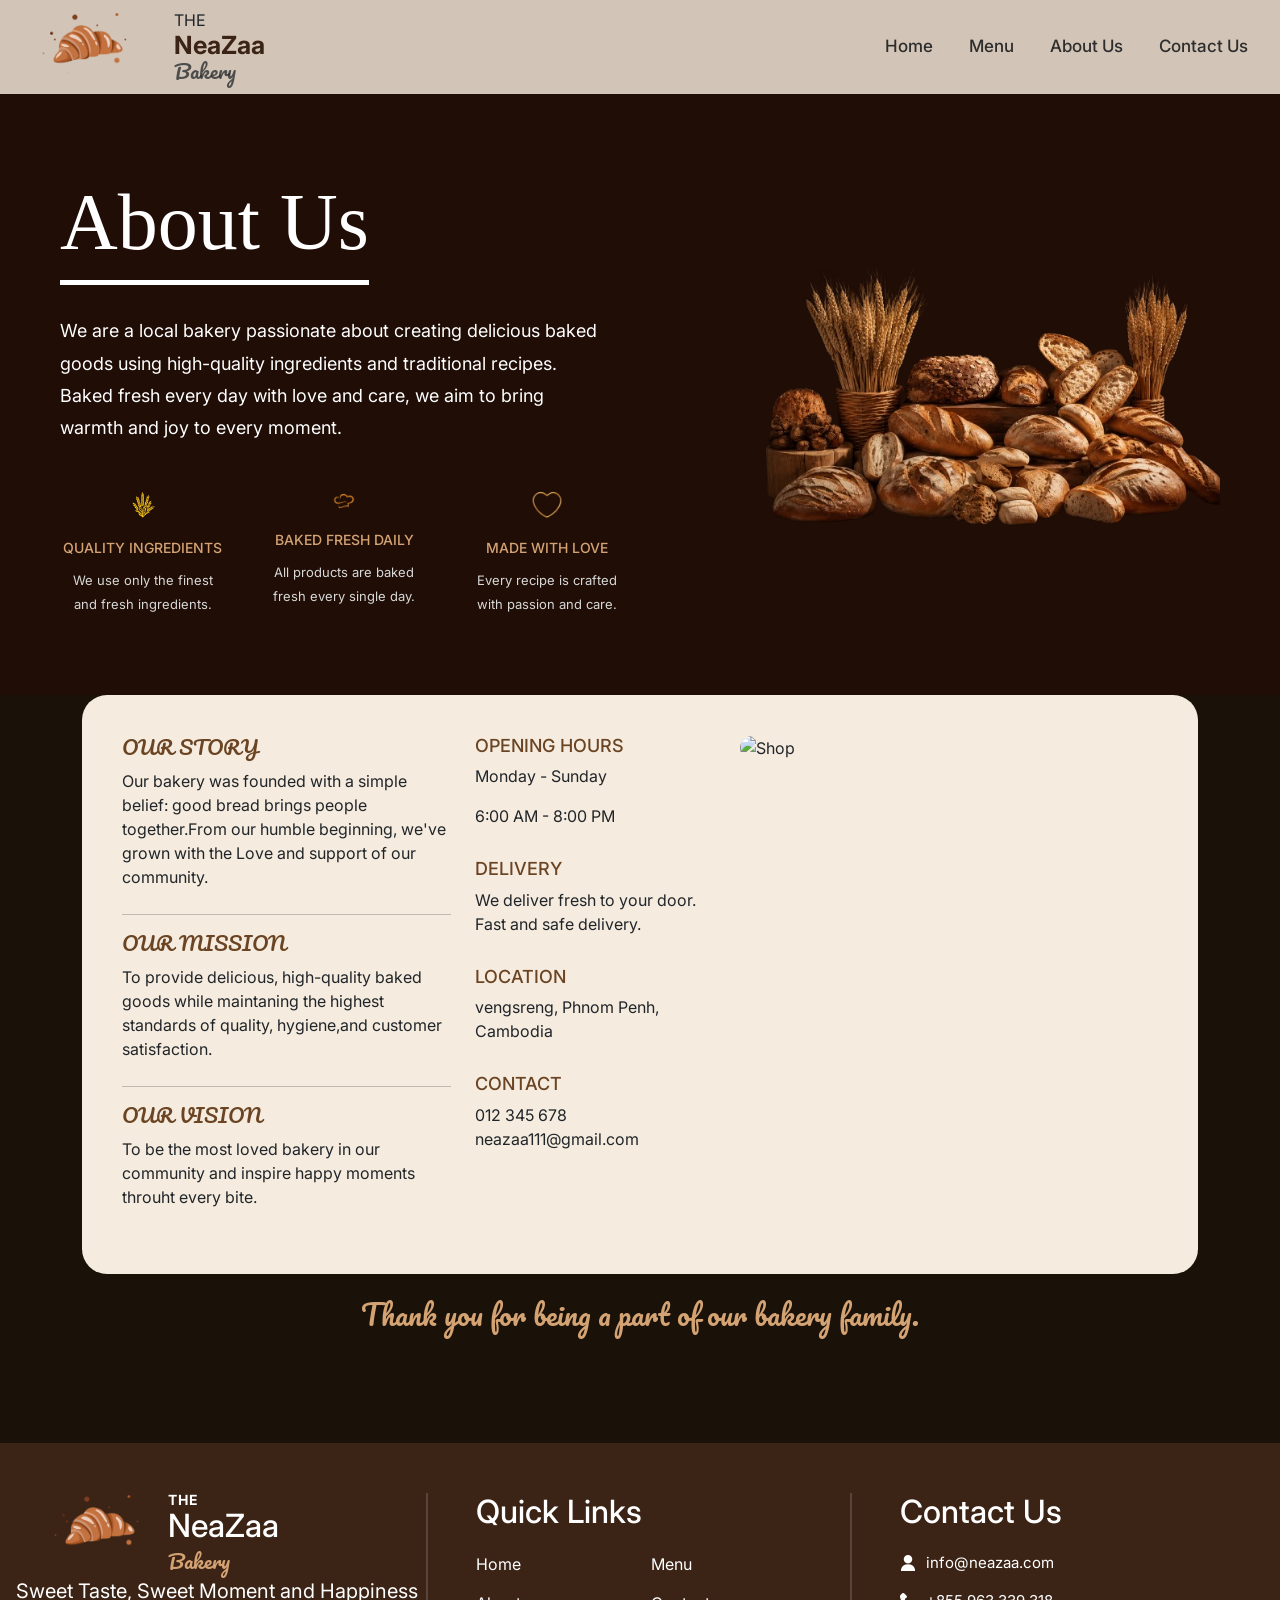
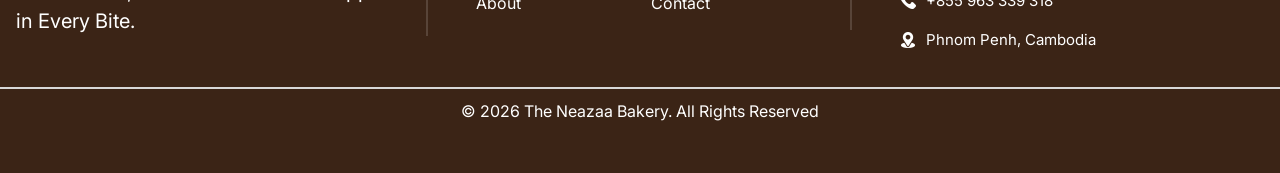
==== commit a2290f56: "Update project" ====
--- a/Aboutus.html
+++ b/Aboutus.html
@@ -131,7 +131,7 @@
         </div>
 
         <!-- Right Image -->
-        <div class="col-lg-7">
+        <div class="col-lg-7 about-image">
 
             <img src="/picture/f91cb515-77b4-45a2-a4d7-cc2d85f2c743-removebg-preview.png" 
             alt="Bread">
--- a/style.css
+++ b/style.css
@@ -17,7 +17,7 @@
         }
 
         .logo{
-            width: 80px;
+            width: 50px;
             height: auto;
            
         }
@@ -68,12 +68,10 @@
             url('https://scontent.fpnh11-2.fna.fbcdn.net/v/t39.30808-6/715324360_895411733564892_1797719266303842489_n.jpg?stp=dst-jpg_tt6&cstp=mx1280x853&ctp=s1280x853&_nc_cat=110&ccb=1-7&_nc_sid=cc71e4&_nc_ohc=Lnj-mR1Sp-oQ7kNvwGoX1BU&_nc_oc=AdriB3sjE98DKOvI2GSHw4n_vi0WQgMG0yEhGD3dSU-B4FlQeXq0Hy6Yz4rAsPeHxR0&_nc_zt=23&_nc_ht=scontent.fpnh11-2.fna&_nc_gid=ioeiHxJmIA_RLZMA2f30Xw&_nc_ss=7b289&oh=00_Af-DlLWELU6qNVTXZzhX6RIWaLV575999Xzv6jBix2nfLA&oe=6A3A9B41');
             background-size:cover;
             background-position:center;
-
             display:flex;
             align-items:center;
-
             justify-content:flex-start;
-            padding-left:60px;
+            padding-left:0 20px;
         }
 
        .hero-content{
@@ -90,10 +88,11 @@
 
 .hero-title{
     font-family:'Pacifico', cursive;
-    font-size:5rem;
+    font-size:clamp(3rem, 8vw, 5rem);
     line-height:1.1;
     color:white;
     margin:10px 0 20px;
+    word-break:break-word;
 }
 
 .hero-subtitle{
@@ -104,9 +103,9 @@
 }
 
 .hero-desc{
-    font-size:1.5rem;
-    color:white;
-    max-width:500px;
+    font-size:clamp(1rem, 3vw, 1.5rem);
+    color:white;
+    max-width:100%;
 }
 
         .btn-custom{
@@ -579,7 +578,9 @@
 
 .about-image img{
     width:100%;
-    max-width:900;
+    max-width:900px;
+    height:auto;
+    display:blokc;
 }
 
 /*a2*/
@@ -602,7 +603,7 @@
     color:#6B4423;
     font-family:'Pacifico',cursive;
     font-size:20px;
-     font-weight:30;
+    font-weight:30;
     margin-bottom:10px;
 }
 
--- a/style.css
+++ b/style.css
@@ -17,7 +17,7 @@
         }
 
         .logo{
-            width: 80px;
+            width: 50px;
             height: auto;
            
         }
@@ -68,12 +68,10 @@
             url('https://scontent.fpnh11-2.fna.fbcdn.net/v/t39.30808-6/715324360_895411733564892_1797719266303842489_n.jpg?stp=dst-jpg_tt6&cstp=mx1280x853&ctp=s1280x853&_nc_cat=110&ccb=1-7&_nc_sid=cc71e4&_nc_ohc=Lnj-mR1Sp-oQ7kNvwGoX1BU&_nc_oc=AdriB3sjE98DKOvI2GSHw4n_vi0WQgMG0yEhGD3dSU-B4FlQeXq0Hy6Yz4rAsPeHxR0&_nc_zt=23&_nc_ht=scontent.fpnh11-2.fna&_nc_gid=ioeiHxJmIA_RLZMA2f30Xw&_nc_ss=7b289&oh=00_Af-DlLWELU6qNVTXZzhX6RIWaLV575999Xzv6jBix2nfLA&oe=6A3A9B41');
             background-size:cover;
             background-position:center;
-
             display:flex;
             align-items:center;
-
             justify-content:flex-start;
-            padding-left:60px;
+            padding-left:0 20px;
         }
 
        .hero-content{
@@ -90,10 +88,11 @@
 
 .hero-title{
     font-family:'Pacifico', cursive;
-    font-size:5rem;
+    font-size:clamp(3rem, 8vw, 5rem);
     line-height:1.1;
     color:white;
     margin:10px 0 20px;
+    word-break:break-word;
 }
 
 .hero-subtitle{
@@ -104,9 +103,9 @@
 }
 
 .hero-desc{
-    font-size:1.5rem;
-    color:white;
-    max-width:500px;
+    font-size:clamp(1rem, 3vw, 1.5rem);
+    color:white;
+    max-width:100%;
 }
 
         .btn-custom{
@@ -579,7 +578,9 @@
 
 .about-image img{
     width:100%;
-    max-width:900;
+    max-width:900px;
+    height:auto;
+    display:blokc;
 }
 
 /*a2*/
@@ -602,7 +603,7 @@
     color:#6B4423;
     font-family:'Pacifico',cursive;
     font-size:20px;
-     font-weight:30;
+    font-weight:30;
     margin-bottom:10px;
 }
 
